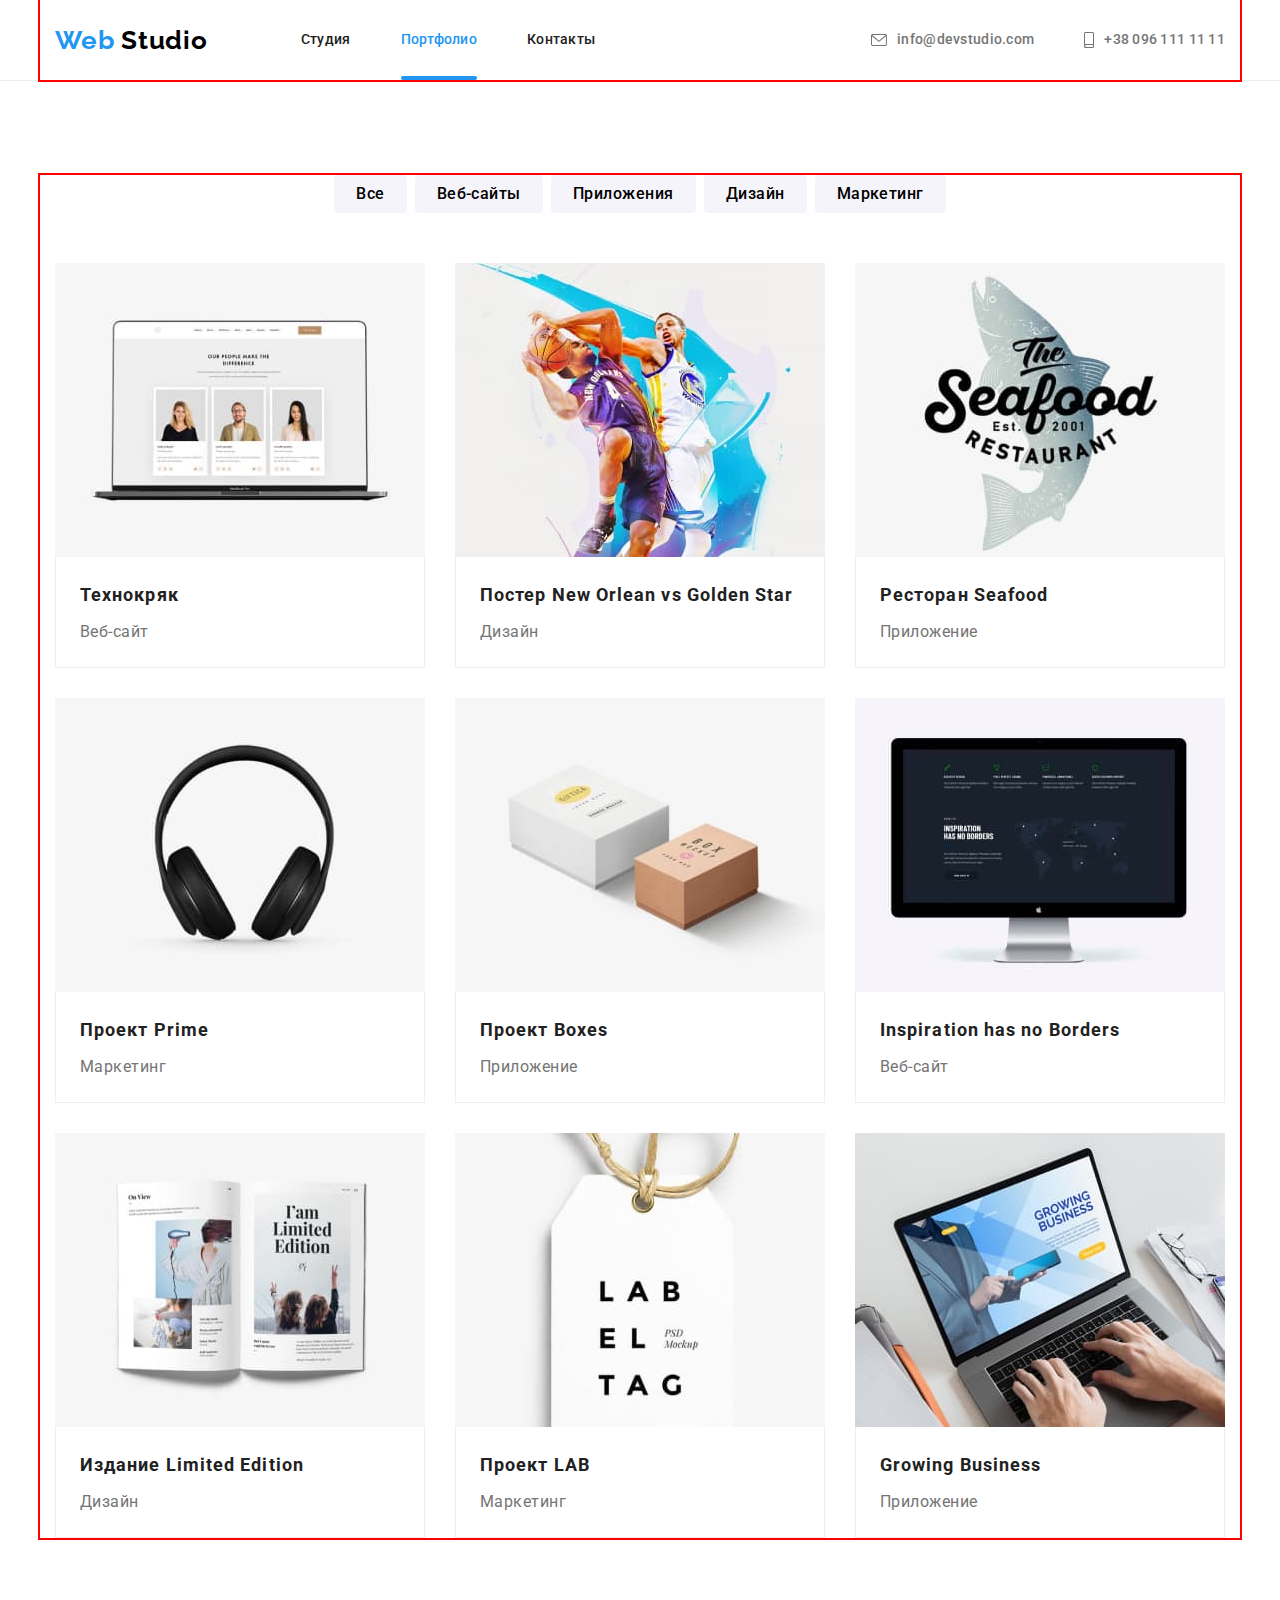
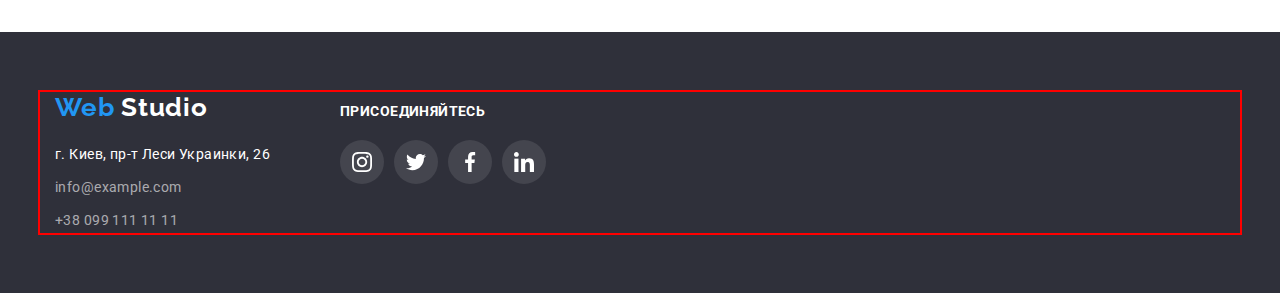
==== potrfolio.html @ fa115abd "Добавление файлов в 6 работу" ====
<!DOCTYPE html>
<html lang="ru">
  <head>
    <meta charset="UTF-8" />
    <meta http-equiv="X-UA-Compatible" content="IE=edge" />
    <meta name="viewport" content="width=device-width>, initial-scale=1.0" />
    <link rel="preconnect" href="https://fonts.googleapis.com" />
    <link rel="preconnect" href="https://fonts.gstatic.com" crossorigin />
    <link
      href="https://fonts.googleapis.com/css2?family=Raleway:wght@700&family=Roboto:wght@400;500;700;900&display=swap"
      rel="stylesheet"
    />
    <title>Document</title>
    <link
      rel="stylesheet"
      href="https://cdnjs.cloudflare.com/ajax/libs/modern-normalize/1.1.0/modern-normalize.min.css"
      integrity="sha512-wpPYUAdjBVSE4KJnH1VR1HeZfpl1ub8YT/NKx4PuQ5NmX2tKuGu6U/JRp5y+Y8XG2tV+wKQpNHVUX03MfMFn9Q=="
      crossorigin="anonymous"
      referrerpolicy="no-referrer"
    />
    <link
      rel="stylesheet"
      href="https://cdnjs.cloudflare.com/ajax/libs/animate.css/4.1.1/animate.min.css"
    />
    <link rel="stylesheet" href="./css/styles.css" />
  </head>

  <body>
    <!--Header-->
    <header class="header">
      <div class="container">
        <a class="header-logo" href="./index.html"
          ><span class="logo-web">Web</span>
          <span class="logo-studio">Studio</span></a
        >
        <nav class="header-nav">
          <ul class="header-list">
            <li class="header-item">
              <a class="header-link" href="./index.html">Студия</a>
            </li>
            <li class="header-item">
              <a class="header-link current" href="./potrfolio.html"
                >Портфолио</a
              >
            </li>
            <li class="header-item">
              <a class="header-link" href="Контакты">Контакты</a>
            </li>
          </ul>
        </nav>
        <ul class="header-list">
          <li class="header-item">
            <a class="header-mail" href="mailto:info@devstudio.com">
              <svg class="header-icon" width="16" height="12">
                <use
                  href="./images/icons/symbol-defs header.svg#icon-envelope"
                ></use>
              </svg>
              info@devstudio.com
            </a>
          </li>
          <li class="header-item">
            <a class="header-tel" href="tel:+380961111111">
              <svg class="header-icon" width="10" height="16">
                <use
                  href="./images/icons/symbol-defs header.svg#icon-smartphone"
                ></use>
              </svg>
              +38 096 111 11 11
            </a>
          </li>
        </ul>
      </div>
    </header>
    <main>
      <!--Section-->
      <section class="section">
        <div class="container">
          <h1 class="visually-hidden">Фильтры</h1>
          <ul class="section-list">
            <li class="section-nav li">
              <button class="section-btn" type="button">Все</button>
            </li>
            <li class="section-nav li">
              <button class="section-btn" type="button">Веб-сайты</button>
            </li>
            <li class="section-nav li">
              <button class="section-btn" type="button">Приложения</button>
            </li>
            <li class="section-nav li">
              <button class="section-btn" type="button">Дизайн</button>
            </li>
            <li class="section-nav li">
              <button class="section-btn" type="button">Маркетинг</button>
            </li>
          </ul>
          <h2 class="visually-hidden">Наши работы</h2>
          <ul class="project-list">
            <li class="section-item">
              <a href="" class="work-link link">
                <div class="description">
                  <img
                    src="./imagesportfolio/технокряк.jpg"
                    alt="Технокряк"
                    width="370"
                    height="294"
                    class="work-img"
                  />
                  <p class="description-text">
                    Ресурс предлагает комплексные предложения с разным уровнем
                    функционала и сервисов. Все это позволит посетителю получить
                    исчерпывающие сведения о компании или частном лице.
                  </p>
                </div>
                <div class="section-border">
                  <h3 class="section-title">Технокряк</h3>
                  <p class="section-text">Веб-сайт</p>
                </div>
              </a>
            </li>
            <li class="section-item">
              <a href="" class="work-link link">
                <div class="description">
                  <img
                    src="./imagesportfolio/постер.jpg"
                    alt="Постер New Orlean vs Golden Star"
                    width="370"
                    height="294"
                    class="work-img"
                  />
                  <p class="description-text">
                    Ресурс предлагает комплексные предложения с разным уровнем
                    функционала и сервисов. Все это позволит посетителю получить
                    исчерпывающие сведения о компании или частном лице.
                  </p>
                </div>
                <div class="section-border">
                  <h3 class="section-title">
                    Постер New Orlean vs Golden Star
                  </h3>
                  <p class="section-text">Дизайн</p>
                </div>
              </a>
            </li>
            <li class="section-item">
              <a href="" class="work-link link">
                <div class="description">
                  <img
                    src="./imagesportfolio/ресторан.jpg"
                    alt="Ресторан Seafood"
                    width="370"
                    height="294"
                    class="work-img"
                  />
                  <p class="description-text">
                    Ресурс предлагает комплексные предложения с разным уровнем
                    функционала и сервисов. Все это позволит посетителю получить
                    исчерпывающие сведения о компании или частном лице.
                  </p>
                </div>
                <div class="section-border">
                  <h3 class="section-title">Ресторан Seafood</h3>
                  <p class="section-text">Приложение</p>
                </div>
              </a>
            </li>
            <li class="section-item">
              <a href="" class="work-link link">
                <div class="description">
                  <img
                    src="./imagesportfolio/проект прайм.jpg"
                    alt="Проект Prime"
                    width="370"
                    height="294"
                    class="work-img"
                  />
                  <p class="description-text">
                    Ресурс предлагает комплексные предложения с разным уровнем
                    функционала и сервисов. Все это позволит посетителю получить
                    исчерпывающие сведения о компании или частном лице.
                  </p>
                </div>
                <div class="section-border">
                  <h3 class="section-title">Проект Prime</h3>
                  <p class="section-text">Маркетинг</p>
                </div>
              </a>
            </li>
            <li class="section-item">
              <a href="" class="work-link link">
                <div class="description">
                  <img
                    src="./imagesportfolio/проект боксес.jpg"
                    alt="Проект Boxes"
                    width="370"
                    height="294"
                    class="work-img"
                  />
                  <p class="description-text">
                    Ресурс предлагает комплексные предложения с разным уровнем
                    функционала и сервисов. Все это позволит посетителю получить
                    исчерпывающие сведения о компании или частном лице.
                  </p>
                </div>
                <div class="section-border">
                  <h3 class="section-title">Проект Boxes</h3>
                  <p class="section-text">Приложение</p>
                </div>
              </a>
            </li>
            <li class="section-item">
              <a href="" class="work-link link">
                <div class="description">
                  <img
                    src="./imagesportfolio/инспирейшн.jpg"
                    alt="Inspiration has no Borders"
                    width="370"
                    height="294"
                    class="work-img"
                  />
                  <p class="description-text">
                    Ресурс предлагает комплексные предложения с разным уровнем
                    функционала и сервисов. Все это позволит посетителю получить
                    исчерпывающие сведения о компании или частном лице.
                  </p>
                </div>
                <div class="section-border">
                  <h3 class="section-title">Inspiration has no Borders</h3>
                  <p class="section-text">Веб-сайт</p>
                </div>
              </a>
            </li>
            <li class="section-item">
              <a href="" class="work-link link">
                <div class="description">
                  <img
                    src="./imagesportfolio/издание.jpg"
                    alt="Издание Limited Edition"
                    width="370"
                    height="294"
                    class="work-img"
                  />
                  <p class="description-text">
                    Ресурс предлагает комплексные предложения с разным уровнем
                    функционала и сервисов. Все это позволит посетителю получить
                    исчерпывающие сведения о компании или частном лице.
                  </p>
                </div>
                <div class="section-border">
                  <h3 class="section-title">Издание Limited Edition</h3>
                  <p class="section-text">Дизайн</p>
                </div>
              </a>
            </li>
            <li class="section-item">
              <a href="" class="work-link link">
                <div class="description">
                  <img
                    src="./imagesportfolio/проект лаб.jpg"
                    alt="Проект LAB"
                    width="370"
                    height="294"
                    class="work-img"
                  />
                  <p class="description-text">
                    Ресурс предлагает комплексные предложения с разным уровнем
                    функционала и сервисов. Все это позволит посетителю получить
                    исчерпывающие сведения о компании или частном лице.
                  </p>
                </div>
                <div class="section-border">
                  <h3 class="section-title">Проект LAB</h3>
                  <p class="section-text">Маркетинг</p>
                </div>
              </a>
            </li>
            <li class="section-item">
              <a href="" class="work-link link">
                <div class="description">
                  <img
                    src="./imagesportfolio/бизнес.jpg"
                    alt="Growing Business"
                    width="370"
                    height="294"
                    class="work-img"
                  />
                  <p class="description-text">
                    Ресурс предлагает комплексные предложения с разным уровнем
                    функционала и сервисов. Все это позволит посетителю получить
                    исчерпывающие сведения о компании или частном лице.
                  </p>
                </div>
                <div class="section-border">
                  <h3 class="section-title">Growing Business</h3>
                  <p class="section-text">Приложение</p>
                </div>
              </a>
            </li>
          </ul>
        </div>
      </section>
    </main>
    <!--Footer-->
    <footer class="footer">
      <div class="container">
        <div class footer-address>
          <a class="footer-logo" href="./index.html">
            <span class="address-web">Web</span>
            <span class="address-studio">Studio</span></a
          >
          <p class="text-address">г. Киев, пр-т Леси Украинки, 26</p>
          <address>
            <ul class="address-list">
              <li class="address-item">
                <a class="address-mail">info@example.com</a>
              </li>
              <li class="address-item">
                <a class="address-tel">+38 099 111 11 11</a>
              </li>
            </ul>
          </address>
        </div>
        <div class="footer-invite">
          <p class="text-invite">ПРИСОЕДИНЯЙТЕСЬ</p>
          <ul class="footer-soc-list list">
            <li class="footer-soc-item">
              <a href="" class="footer-soc-link link">
                <svg class="footer-soc-icon" width="20" height="20">
                  <use
                    href="./images/icons/symbol-defs.svg#icon-instagram"
                  ></use>
                </svg>
              </a>
            </li>
            <li class="footer-soc-item">
              <a href="" class="footer-soc-link link">
                <svg class="footer-soc-icon" width="20" height="20">
                  <use href="./images/icons/symbol-defs.svg#icon-twitter"></use>
                </svg>
              </a>
            </li>
            <li class="footer-soc-item">
              <a href="" class="footer-soc-link link">
                <svg class="footer-soc-icon" width="20" height="20">
                  <use
                    href="./images/icons/symbol-defs.svg#icon-facebook"
                  ></use>
                </svg>
              </a>
            </li>
            <li class="footer-soc-item">
              <a href="" class="footer-soc-link link">
                <svg class="footer-soc-icon" width="20" height="20">
                  <use
                    href="./images/icons/symbol-defs.svg#icon-linkedin"
                  ></use>
                </svg>
              </a>
            </li>
          </ul>
        </div>
      </div>
    </footer>
  </body>
</html>
---- css/styles.css ----
*,
*::before,
*::after {
  box-sizing: border-box;
}

:root {
  --header-color: #212121;
  --first-title-color: #212121;
  --second-title-color: #2196f3;
  --first-btn-color: #ffffff;
  --second-btn-color: #2196f3;
  --accent-color: #2196f3;
}

.visually-hidden {
  position: absolute;
  white-space: nowrap;
  width: 1px;
  height: 1px;
  overflow: hidden;
  border: 0;
  padding: 0;
  clip: rect(0 0 0 0);
  clip-path: inset(50%);
  margin: -1px;
}

p,
h1,
h2,
h3,
h4,
h5,
h6 {
  margin: 0;
}

ul,
ol {
  margin: 0;
  padding-left: 0;
}

img {
  display: block;
}

body {
  color: #757575;
  font-family: Roboto, sans-serif;
  margin: 0 auto;
}

.header-list,
.about-list,
.work-list,
.clients-list,
.footer-soc-list,
.team-list,
.team-soc-list,
.address-list,
.section-list,
.project-list {
  list-style: none;
}

.header-logo,
.header-link,
.team-soc-link,
.clients-link,
.footer-logo,
.header-mail,
.header-tel,
.address-mail,
.address-tel,
.work-link {
  text-decoration: none;
}

/*--------HEADER-------*/

.container {
  width: 1200px;
  padding-left: 15px;
  padding-right: 15px;
  margin: 0 auto;
  outline: 2px solid red;
}
.header {
  display: block;

  border-bottom: 1px solid #ececec;
}

.header-list {
  display: flex;
  margin-left: auto;
}

.header .container {
  display: flex;
  align-items: center;
}

.header-logo {
  font-family: "Raleway";
  font-weight: 700;
  font-size: 26px;
  line-height: 1.19;
  letter-spacing: 0.03em;
  color: #000000;
}

.header-item:not(:last-child) {
  margin-right: 50px;
}

.header-logo {
  margin-right: 93px;
}

.header-tel {
  margin-left: 0 auto;
}

.logo-web {
  font-family: "Raleway";
  font-weight: 700;
  font-size: 26px;
  line-height: 1.19;
  letter-spacing: 0.03em;
  color: #2196f3;
}

.logo-studio {
  font-family: "Raleway";
  font-weight: 700;
  font-size: 26px;
  line-height: 1.19;
  letter-spacing: 0.03em;
  color: #000000;
}

.header-link {
  display: flex;
  align-items: center;
  font-weight: 500;
  font-size: 14px;
  line-height: 1.14;
  letter-spacing: 0.02em;
  color: var(--header-color);
}

.header-mail,
.header-tel {
  display: flex;
  align-items: center;
  font-weight: 500;
  font-size: 14px;
  line-height: 1.14;
  letter-spacing: 0.02em;
  color: #757575;
  transition-property: color;
  transition-duration: 250ms;
  transition-timing-function: cubic-bezier(0.4, 0, 0.2, 1);
}

.header-list .header-link {
  display: block;
  padding-top: 32px;
  padding-bottom: 32px;

  color: var(--header-color);
  font-weight: 500;
  font-size: 14px;
  line-height: 1.14;
  letter-spacing: 0.02em;

  transition-property: color;
  transition-duration: 250ms;
  transition-timing-function: cubic-bezier(0.4, 0, 0.2, 1);
}

.header-link.current {
  position: relative;
  color: var(--accent-color);
}

.header-link.current::after {
  position: absolute;
  bottom: 0;
  left: 0;

  content: "";
  display: block;
  width: 100%;
  height: 4px;
  border-radius: 2px;
  background-color: #2196f3;
}

.header-list {
  display: flex;
  align-items: baseline;
  align-items: center;
  justify-content: center;
  cursor: pointer;
  color: #757575;
}

.header-list :hover,
.header-list :focus {
  color: #2196f3;
}

.header-item :hover,
.header-item :focus {
  color: #2196f3;
}

.header-icon {
  fill: currentColor;
  margin-right: 10px;
}

.header-link:hover,
.header-link:focus {
  color: var(--accent-color);
}

.header-tel + .header-mail {
  display: flex;
  align-items: center;
  font-weight: 500;
  font-size: 14px;
  line-height: 1.14;
  color: #757575;
  align-items: baseline;
  justify-content: center;

  transition-property: color;
  transition-duration: 250ms;
  transition-timing-function: cubic-bezier(0.4, 0, 0.2, 1);
}

.header-item :hover {
  color: #2196f3;
}

.header-item :focus {
  color: #2196f3;
}

.header-icon :hover {
  fill: #2196f3;
}

.header-icon :focus {
  fill: #2196f3;
}

/*--------HERO-------*/

.hero {
  content: "";
  background-color: #2f303a;
  max-width: 1600px;
  max-height: 600px;
  margin: 0 auto;
  background-image: linear-gradient(
      rgba(47, 48, 58, 0.4),
      rgba(47, 48, 58, 0.4)
    ),
    url(../images/hero.jpg);
  background-repeat: no-repeat;
  background-position: center;
  background-size: cover;
  padding-top: 200px;
  padding-bottom: 200px;
}

.hero {
  padding-top: 200px;
  padding-bottom: 200px;
  background-color: #2f303a;
}

.hero-title {
  display: block;
  margin: 0 auto;
  margin-bottom: 30px;
  max-width: 696px;

  font-weight: 900;
  text-align: center;
  font-size: 44px;
  line-height: 1.36;
  letter-spacing: 0.06em;
  text-transform: uppercase;
  color: #ffffff;
}

.hero-btn {
  height: 50px;
  min-width: 200px;
  border-radius: 4px;
  padding: 10px 32px;
  text-align: center;

  font-family: inherit;
  font-weight: 700;
  font-size: 16px;
  line-height: 1, 88;
  display: block;

  letter-spacing: 0.06em;
  color: #ffffff;
  background-color: #2196f3;
  margin: 0 auto;
  display: block;
}

/*--------ABOUT-------*/

.about-list {
  display: flex;
}

.feauture-icon {
  display: flex;
  width: 270px;
  height: 120px;
  background: #f5f4fa;
  border-radius: 4px;
  justify-content: center;
  align-items: center;
  margin-bottom: 30px;
}

.icon {
  width: 70px;
  height: 70px;
}

.about-item + .about-item {
  margin-left: 30px;
}

.about-item {
  width: calc (100% / 3 - 30px);
}

.about {
  padding-top: 94px;
  padding-bottom: 94px;
}
.about-title {
  margin-bottom: 10px;
  font-weight: 700;
  font-size: 14px;
  line-height: 1.14;
  letter-spacing: 0.03em;
  text-transform: uppercase;
  color: #212121;
}

.text {
  min-width: 270px;
  font-weight: 400;
  font-size: 14px;
  line-height: 1.71;
  letter-spacing: 0.03em;
  color: #757575;
}

/*--------WORK-------*/

.work {
  padding-top: 0;
  padding-bottom: 94px;
}

.work-list {
  display: flex;
}

.work-item + .work-item {
  margin-left: 30px;
}

.work-item {
  width: calc (100% / 3 - 30px);
}

.work-title {
  margin-bottom: 50px;
  font-weight: 700;
  font-size: 36px;
  line-height: 1.17;
  text-align: center;
  letter-spacing: 0.03em;
  color: #212121;
}

.label {
  position: relative;
}

.label-title {
  position: absolute;
  bottom: 0;
  color: #ffffff;
  background-color: rgba(47, 48, 58, 0.8);
  width: 100%;
  height: 70px;
  padding: 27px;
  text-align: center;
  margin-bottom: 0;
}

/*--------TEAM-------*/

.team-img {
  display: block;
  width: 270px;
  background: #ffffff;
}

.team-title {
  margin-bottom: 50px;
  font-weight: 700;
  font-size: 36px;
  line-height: 1.17;
  text-align: center;
  letter-spacing: 0.03em;
  color: #212121;
}

.team-list {
  display: flex;
  flex-wrap: wrap;
  margin-left: -30px;
}

.team-item {
  width: calc (100% / 4 - 30px);
  margin-left: 30px;
  margin-bottom: 30 px;
}

.team-item {
  width: 270px;
  height: 428px;
  background: #ffffff;
  box-shadow: 0px 1px 3px rgba(0, 0, 0, 0.12), 0px 1px 1px rgba(0, 0, 0, 0.14),
    0px 2px 1px rgba(0, 0, 0, 0.2);
  border-radius: 0px 0px 4px 4px;
}
.team {
  font-weight: 500;
  font-size: 16px;
  line-height: 1.19;
  text-align: center;
  letter-spacing: 0.03em;
  color: #212121;
  background: #f5f4fa;
  padding-top: 94px;
  padding-bottom: 94px;
}

.team-name {
  margin-bottom: 10px;
  background: #ffffff;
}

.team :last-child {
  margin-bottom: 0;
}

.team-workers {
  padding-top: 30px;
  padding-bottom: 30px;
  background-color: #ffffff;
}

.text-team {
  margin-bottom: 16px;
  font-weight: 400;
  font-size: 16px;
  line-height: 1.19;
  text-align: center;
  letter-spacing: 0.03em;
  color: #757575;
  background: #ffffff;
}

.text-team:last-child {
  margin-bottom: 0;
}

.team-soc-list {
  display: flex;
  justify-content: center;
}

.team-soc-item + .team-soc-item {
  margin-left: 10px;
}

.team-soc-item {
  border-radius: 50px;
  display: flex;
  align-items: center;
  justify-content: center;
}

.team-soc-link {
  width: 44px;
  height: 44px;
  border-radius: 50px;
  display: flex;
  align-items: center;
  justify-content: center;
  cursor: pointer;
  fill: #afb1b8;
  transition-property: color, background-color;
  transition-duration: 250ms;
  transition-timing-function: cubic-bezier(0.4, 0, 0.2, 1);
}

.team-soc-icon {
  width: 20px;
  height: 20px;
  color: #afb1b8;
}

.team-soc-link:hover {
  background-color: #2196f3;
  fill: #ffffff;
}

.team-soc-link:focus {
  background-color: #2196f3;
  fill: #ffffff;
}

/*--------ClIENTS-------*/

.clients-section {
  padding-top: 94px;
  padding-bottom: 94px;
}

.clients-title {
  margin-bottom: 50px;
  font-weight: 700;
  font-size: 36px;
  line-height: 1.17;
  text-align: center;
  letter-spacing: 0.03em;
  color: #212121;
}

.clients-list .list {
  justify-content: center;
  align-items: center;
}

.clients-list {
  display: flex;
  flex-wrap: wrap;
}

.clients-item {
  width: 170px;
  height: 92px;
}

.clients-link {
  display: flex;
  width: 100%;
  height: 100%;
  border: 1px solid #afb1b8;
  border-radius: 4px;
  justify-content: center;
  align-items: center;
  cursor: pointer;
  color: #afb1b8;
  transition-property: color, border-color;
  transition-duration: 250ms;
  transition-timing-function: cubic-bezier(0.4, 0, 0.2, 1);
}

.clients-item + .clients-item {
  margin-left: 30px;
}

.clients-item {
  width: 170px;
  height: 92px;
}

.clients-link:hover,
.clients-link:focus {
  border-color: #2196f3;
}

.clients-link:hover {
  color: #2196f3;
}

.clients-link:focus {
  color: #2196f3;
}

.clients-icon:hover,
.clients-icon:focus {
  fill: #2196f3;
}

.clients-icon {
  width: 106px;
  height: 60px;
  fill: currentColor;
}

/*--------FOOTER-------*/

.footer {
  display: block;
  padding: 60px 0;
  background: #2f303a;
}

.footer > .container {
  display: flex;
  align-items: baseline;
}

.footer-logo {
  margin-bottom: 20px;
  display: block;
  font-family: "Raleway";
  font-style: normal;
  font-weight: 700;
  font-size: 26px;
  line-height: 1.19;
  letter-spacing: 0.03em;
}

.address-web {
  font-family: "Raleway";
  font-style: normal;
  font-weight: 700;
  font-size: 26px;
  line-height: 1.19;
  letter-spacing: 0.03em;
  color: #2196f3;
}

.address-studio {
  font-family: "Raleway";
  font-style: normal;
  font-weight: 700;
  font-size: 26px;
  line-height: 1.19;
  letter-spacing: 0.03em;
  color: #ffffff;
}

.text-address {
  margin-bottom: 9px;
  font-family: "Roboto";
  font-style: normal;
  font-weight: 400;
  font-size: 14px;
  line-height: 1.71;
  letter-spacing: 0.03em;
  color: #ffffff;
}

.address-mail,
.address-tel {
  font-family: "Roboto";
  font-style: normal;
  font-weight: 400;
  font-size: 14px;
  line-height: 1.71;
  letter-spacing: 0.03em;
  color: rgba(255, 255, 255, 0.6);
}

.address-item {
  margin-bottom: 9px;
}

.address-item:last-child {
  margin-bottom: 0;
}

.footer-invite {
  display: block;
  margin-left: 70px;
}

.text-invite {
  font-weight: 700;
  font-size: 14px;
  line-height: 1.14;
  letter-spacing: 0.03em;
  color: #ffffff;
  margin-bottom: 20px;
}

.footer-soc-list {
  display: flex;
  justify-content: center;
}

.footer-soc-item + .footer-soc-item {
  margin-left: 10px;
}

.footer-soc-item {
  width: 44px;
  height: 44px;
}

.footer-soc-link {
  width: 100%;
  height: 100%;
  background-color: rgba(255, 255, 255, 0.1);
  border-radius: 50%;
  display: flex;
  align-items: center;
  justify-content: center;
  transition-property: background-color;
  transition-duration: 250ms;
  transition-timing-function: cubic-bezier(0.4, 0, 0.2, 1);
  
}

.footer-soc-icon {
  fill: #ffffff;
}

.footer-soc-link:hover {
  background-color: #2196f3;
}

.footer-soc-link:focus {
  background-color: #2196f3;
}

/*--------PORTFOLIO-------*/

/*--------SECTION-------*/

.section {
  padding-top: 94px;
  padding-bottom: 94px;
}

.section-btn:hover,
.section-btn:focus {
  box-shadow: 0px 3px 1px rgba(0, 0, 0, 0.1), 0px 1px 2px rgba(0, 0, 0, 0.08),
    0px 2px 2px rgba(0, 0, 0, 0.12);
  border-radius: 4px;
  color: var(--first-btn-color);
  background-color: var(--accent-color);
}

.section-list {
  display: flex;
  justify-content: center;
  margin-bottom: 50px;
  border: 0;
}

.section-list .li + .li {
  margin-left: 8px;
  border: 0;
}

.section-btn {
  padding: 6px 22px;
  background: #f5f4fa;
  border-radius: 4px;
  border: 0;

  font-family: inherit;
  font-weight: 500;
  font-size: 16px;
  line-height: 1.62;
  text-align: center;
  letter-spacing: 0.03em;
  cursor: pointer;
  transition-property: color, background-color, box-shadow;
  transition-duration: 250ms;
  transition-timing-function: cubic-bezier(0.4, 0, 0.2, 1);
}

.project-list {
  display: flex;
  flex-wrap: wrap;
  margin-top: -30px;
  margin-left: -30px;
}

.description {
  position: relative;
  overflow: hidden;
}

.description-text {
  position: absolute;
  height: 101%;
  top: 0;
  font-weight: 400;
  font-size: 18px;
  line-height: 1.6;
  letter-spacing: 0.03em;
  background-color: rgba(33, 150, 243, 0.9);
  color: #ffffff;
  padding: 63px 24px;
  transform: translateY(100%);
  transition-property: transform;
  transition-duration: 250ms;
  transition-timing-function: cubic-bezier(0.4, 0, 0.2, 1);
}

.section-item:hover .description-text {
  transform: translateY(0);
}

.section-item:focus .description-text {
  transform: translateY(0);
}

.work-link {
  display: block;
  transition-property: box-shadow;
  transition-duration: 250ms;
  transition-timing-function: cubic-bezier(0.4, 0, 0.2, 1);
}

.work-link:hover,
.work-link:focus {
  box-shadow: 0px 1px 1px rgba(0, 0, 0, 0.12), 0px 4px 4px rgba(0, 0, 0, 0.06),
    1px 4px 6px rgba(0, 0, 0, 0.16);
}

.section-item {
  margin-left: 30px;
  margin-top: 30px;
}

.section-item {
  display: block;
  cursor: pointer;
  transition-property: box-shadow;
  transition-duration: 250ms;
  transition-timing-function: cubic-bezier(0.4, 0, 0.2, 1);
}

.section-nav .item {
  width: calc (100% / 3 - 30px);
  margin-right: 30px;
  margin-bottom: 30 px;
}

.border {
  border-top: none;
  border: 1px solid #eeeeee;
  padding: 20px 24px;
}

.section-border {
  padding: 20px 24px;
  border: 1px solid #eeeeee;
  box-sizing: border-box;
  border-top: none;
}

.section-title {
  margin-bottom: 4px;
  font-weight: 700;
  font-size: 18px;
  line-height: 2;
  letter-spacing: 0.06em;
  color: #212121;
}

.section-text {
  font-weight: 400;
  font-size: 16px;
  line-height: 1.88;
  letter-spacing: 0.03em;
  color: #757575;
}

.section-item:hover {
  box-shadow: 0px 1px 1px rgba(0, 0, 0, 0.12), 0px 4px 4px rgba(0, 0, 0, 0.06),
    1px 4px 6px rgba(0, 0, 0, 0.16);
}

.section-item:focus {
  box-shadow: 0px 1px 1px rgba(0, 0, 0, 0.12), 0px 4px 4px rgba(0, 0, 0, 0.06),
    1px 4px 6px rgba(0, 0, 0, 0.16);
}

.backdrop {
  position: fixed;
  top: 0;
  width: 100%;
  height: 100%;
  background: rgba(0, 0, 0, 0.2);
  transition: opacity 1000ms, visibility 1000ms;
}

.backdrop.is-hidden .modal {
  transform: rotate(0) scale(0.3);
}

.modal {
  position: absolute;
  top: 50%;
  left: 50%;
  transform: rotate(360deg) translate(-50%, -50%) scale(1);
  width: 528px;
  min-height: 581px;
  background: #ffffff;
  box-shadow: 0px 1px 3px rgba(0, 0, 0, 0.12), 0px 1px 1px rgba(0, 0, 0, 0.14),
    0px 2px 1px rgba(0, 0, 0, 0.2);
  border-radius: 4px;
  transition: transform 300ms;
}

.modal-close {
  position: absolute;
  display: flex;
  top: 10px;
  right: 10px;
  width: 30px;
  height: 30px;
  border-radius: 50%;
  background: transparent;
  border: 1px solid rgba(0, 0, 0, 0.1);
  box-sizing: border-box;
  align-items: center;
  justify-content: center;
}

.is-hidden {
  opacity: 0;
  pointer-events: none;
  visibility: hidden;
}
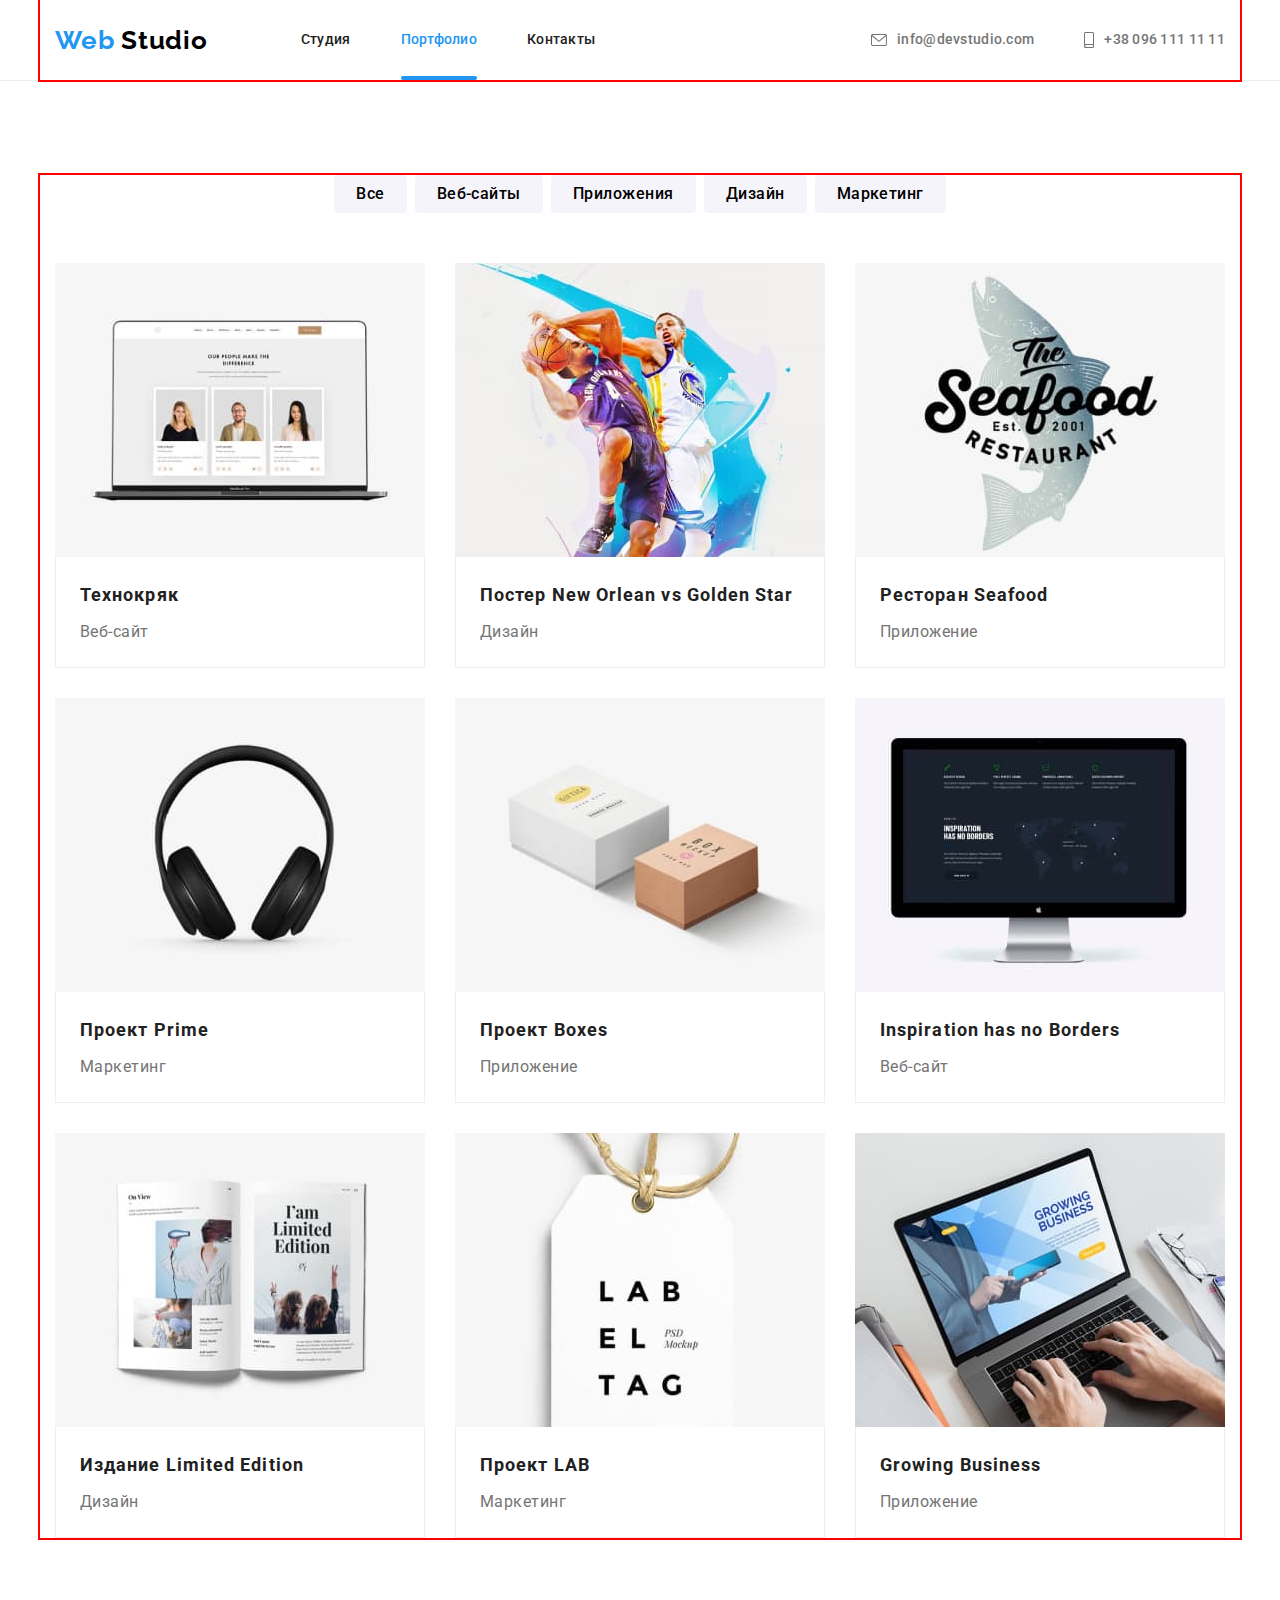
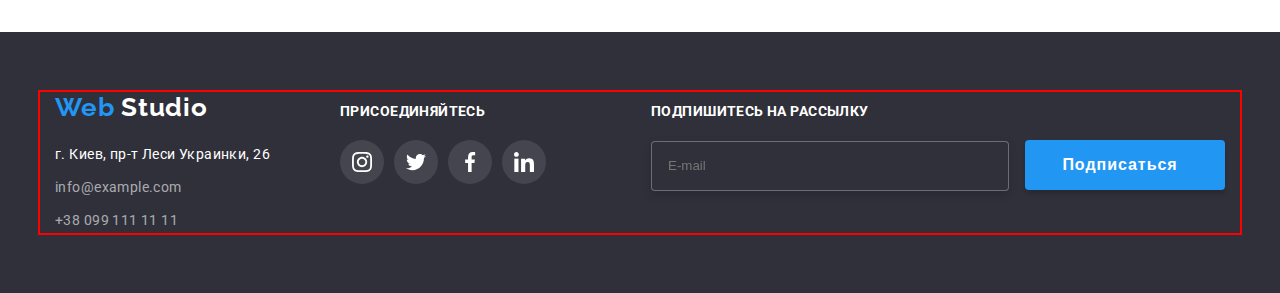
==== commit c4c0a0be: "добавление разметки в футер" ====
--- a/potrfolio.html
+++ b/potrfolio.html
@@ -359,7 +359,13 @@
             </li>
           </ul>
         </div>
-      </div>
+        <div class="footer-form">
+          <p class="text-send">ПОДПИШИТЕСЬ НА РАССЫЛКУ</p>
+          <input type="email" name="email" class="footer-form-input" placeholder="E-mail" required/>
+          <button class="submit-footer" type="submit">Подписаться</button>
+        </div>
     </footer>
   </body>
 </html>
+
+
--- a/css/styles.css
+++ b/css/styles.css
@@ -12,6 +12,10 @@
   --first-btn-color: #ffffff;
   --second-btn-color: #2196f3;
   --accent-color: #2196f3;
+}
+
+textarea{
+  resize: none;
 }
 
 .visually-hidden {
@@ -754,6 +758,77 @@
   background-color: #2196f3;
 }
 
+
+.footer-form {
+  display: block;
+  margin-left:auto;
+}
+
+.text-send {
+  font-weight: 700;
+  font-size: 14px;
+  line-height: 1.14;
+  letter-spacing: 0.03em;
+  color: #ffffff;
+  margin-bottom: 20px;
+}
+
+.footer-form-input{
+width: 358px;
+height: 50px;
+padding: 15px 16px;
+background: #2F303A;
+border: 1px solid rgba(255, 255, 255, 0.3);
+box-sizing: border-box;
+filter: drop-shadow(0px 4px 4px rgba(0, 0, 0, 0.15));
+border-radius: 4px;
+padding: 15px 16px;
+transition-property: border;
+transition-duration: 250ms;
+transition-timing-function: cubic-bezier(0.4, 0, 0.2, 1); 
+}
+
+.footer-form-input:focus{
+  outline: none;
+  border: 1px solid #2196f3;
+}
+
+.submit-footer{
+  width: 200px;
+  padding: 10px;
+  background: #2196F3;
+box-shadow: 0px 4px 4px rgba(0, 0, 0, 0.15);
+border-radius: 4px;
+border: 0;
+margin-left: 12px;
+
+font-weight: 700;
+font-size: 16px;
+line-height: 1.88;
+
+letter-spacing: 0.06em;
+color: #FFFFFF;
+transition-property: border;
+transition-duration: 250ms;
+transition-timing-function: cubic-bezier(0.4, 0, 0.2, 1); 
+}
+.submit-footer::after{
+  content: "";
+  margin-left: 10px;
+  background-color: #FFFFFF;
+  width: 24px;
+  height: 24px;
+  background-image: url(../images/icon\ send-min.svg);
+  background-repeat: no-repeat;
+  background-size: contain;
+}
+
+.submit-footer:focus{
+  outline: none;
+  border: 1px solid #2196f3;
+}
+
+
 /*--------PORTFOLIO-------*/
 
 /*--------SECTION-------*/
@@ -936,7 +1011,180 @@
     0px 2px 1px rgba(0, 0, 0, 0.2);
   border-radius: 4px;
   transition: transform 300ms;
-}
+  padding: 40px;
+}
+
+.modal-title{
+  
+font-weight: 700;
+font-size: 20px;
+line-height: 1.15;
+text-align: center;
+letter-spacing: 0.03em;
+color: #212121;
+margin-bottom: 12px;
+}
+
+.form-field{ 
+  display: flex;
+  flex-direction: column; 
+  margin-bottom: 10px;
+  }
+  
+  .form-field:last-child {
+    margin-bottom: 0;
+  }
+
+  .input-wrap{
+    position: relative;
+  }
+
+.modal-input{
+  width: 100%;
+  height: 40px;
+  padding: 12px 40px;
+  border: 1px solid rgba(33, 33, 33, 0.2);
+box-sizing: border-box;
+border-radius: 4px;
+background-color: transparent;
+
+outline: none;
+cursor: pointer;
+padding-left: 40px;
+transition-property: border;
+  transition-duration: 250ms;
+  transition-timing-function: cubic-bezier(0.4, 0, 0.2, 1);
+}
+
+.input-icon{
+  position: absolute;
+  left: 12px;
+  top: 50%;
+  transform: translateY(-50%);
+  transition-property: fill;
+  transition-duration: 250ms;
+  transition-timing-function: cubic-bezier(0.4, 0, 0.2, 1);
+}
+
+.modal-input:focus{
+  border-color: #2196f3;
+}
+
+
+.modal-input:focus+.input-icon{
+  fill: #2196f3;
+}
+
+.modal-text{
+width: 100%;
+  height: 120px;
+  border: 1px solid rgba(33, 33, 33, 0.2);
+  box-sizing: border-box;
+  border-radius: 4px;
+  padding: 12px 16px;
+  transition-property: border;
+  transition-duration: 250ms;
+  transition-timing-function: cubic-bezier(0.4, 0, 0.2, 1);
+}
+
+.modal-text:focus{
+  outline: none;
+  border: 1px solid #2196f3;
+}
+  
+
+.modal-text::placeholder{
+font-size: 12px;
+line-height: 1.17;
+letter-spacing: 0.01em;
+color: rgba(117, 117, 117, 0.5);
+}
+
+.modal-check-text{
+  
+font-size: 14px;
+line-height: 1.71;
+letter-spacing: 0.03em;
+color: #757575;
+display: flex;
+align-items: center;
+margin-bottom: 20px;
+text-align: center;
+}
+
+.modal-check-link{
+  font-weight: 400;
+  font-size: 14px;
+  line-height: 1.71;
+  letter-spacing: 0.03em;
+  text-decoration:none;
+  color: #2196F3;
+  border-bottom: 1px solid #2196F3;
+}
+
+
+
+.modal-check-text::before{
+  content: "";
+  width: 16px;
+  height: 15px;
+  border: 2px solid #303030;
+border-radius: 2px;
+margin-right: 7px;
+}
+
+.modal-check:checked + .modal-check-text::before{
+  background-color: #2196F3;
+  background-image: url(../images/check.svg);
+  background-repeat: no-repeat;
+  background-position: center;
+  background-size: contain;
+  border: transparent;
+}
+
+.input-text{
+ 
+  font-size: 12px;
+line-height: 1.17;
+letter-spacing: 0.01em;
+color: #757575;
+margin-bottom: 4px;
+
+}
+
+.modal-submit{
+  display: block;
+  height: 50px;
+  min-width: 200px;
+  padding: 10px 55px;
+  text-align: center;
+
+  font-family: inherit;
+  font-weight: 700;
+  font-size: 16px;
+  cursor: pointer;
+
+  letter-spacing: 0.06em;
+  color: #ffffff;
+  background-color: #2196f3;
+  margin: 0 auto;
+  border-radius: 4px;
+  box-shadow: 0px 4px 4px rgba(0, 0, 0, 0.15);
+  transition-property: background-color, box-shadow;
+  transition-duration: 250ms;
+  transition-timing-function: cubic-bezier(0.4, 0, 0.2, 1);
+}
+
+.modal-submit:hover{
+  background-color: #2196f3;
+  box-shadow: 0px 4px 4px rgba(0, 0, 0, 0.15);
+}
+
+.modal-submit:focus{
+  background-color: #2196f3;
+  box-shadow: 0px 4px 4px rgba(0, 0, 0, 0.15);
+}
+
 
 .modal-close {
   position: absolute;
@@ -953,6 +1201,19 @@
   justify-content: center;
 }
 
+.button-close-icon{
+fill: #000000;
+cursor: pointer;
+transition-property: fill;
+  transition-duration: 250ms;
+  transition-timing-function: cubic-bezier(0.4, 0, 0.2, 1);
+}
+
+
+.button-close-icon:hover{
+  fill: #2196f3;
+
+}
 .is-hidden {
   opacity: 0;
   pointer-events: none;
